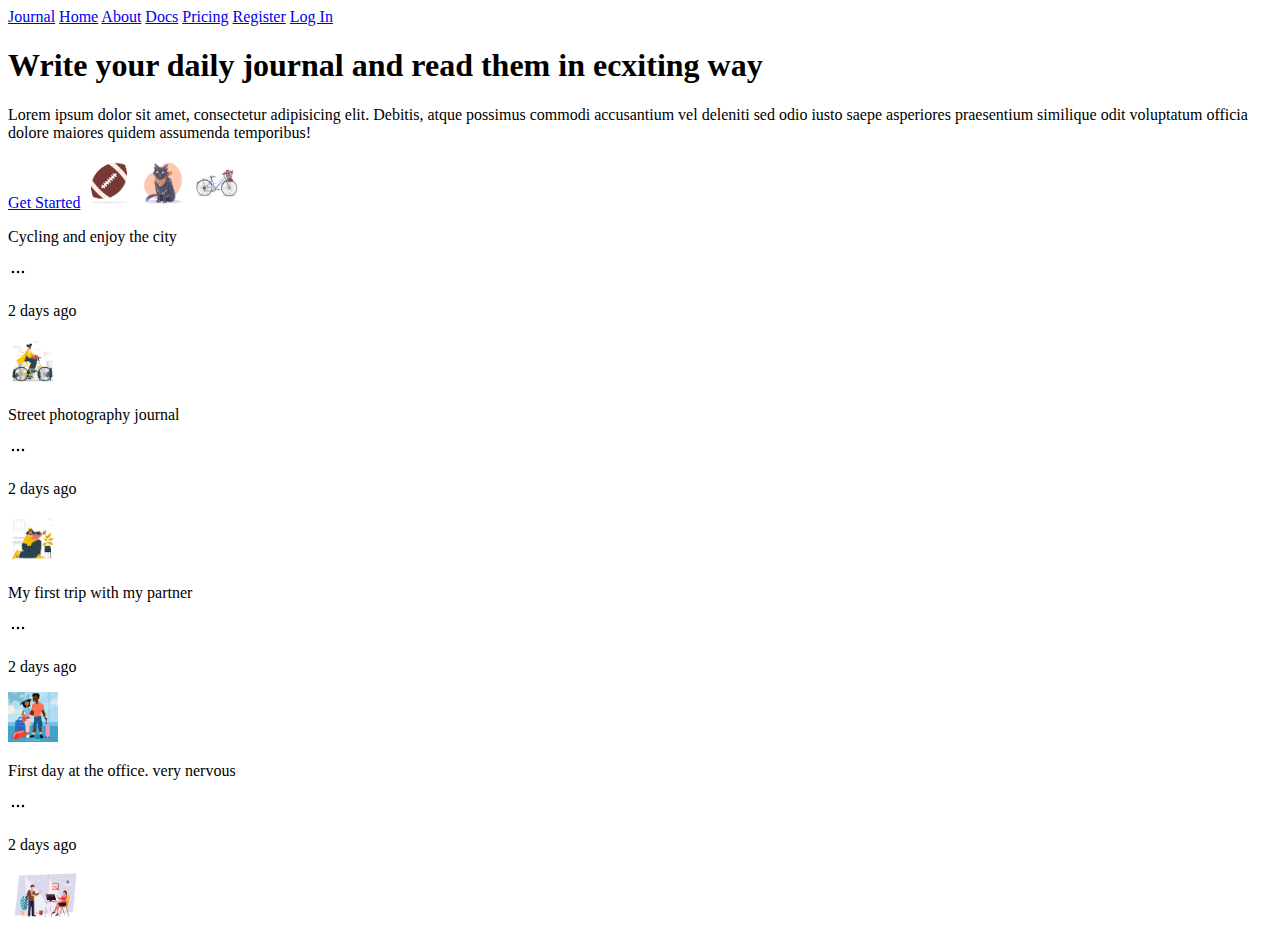
==== journal/index.html @ 66dee758 "initial commit" ====
<!DOCTYPE html>
<html lang="en">
<head>
    <meta charset="UTF-8">
    <meta name="viewport" content="width=device-width, initial-scale=1.0">
    <title>Document</title>
</head>
<body>
    <header>
        <nav>
            <a href="index.html">Journal</a>
            <a href="index.html">Home</a>
            <a href="about.html">About</a>
            <a href="#">Docs</a>
            <a href="#">Pricing</a>
            <a href="register.html">Register</a>
            <a href="#">Log In</a>
        </nav>
    </header>
    <main>
        <!-- leading section -->
         <section>

            <h1>Write your daily journal and read them in ecxiting way</h1>
            <p>Lorem ipsum dolor sit amet, consectetur adipisicing elit. Debitis, atque possimus commodi accusantium vel deleniti sed odio iusto saepe asperiores praesentium similique odit voluptatum officia dolore maiores quidem assumenda temporibus!</p>
            
            <a href="#">Get Started</a>
            <img height="50" src="assets/ball.jpg" alt="">
            <img height="50" src="assets/cat.jpg" alt="">
            <img height="50" src="assets/bicy.jpg" alt="">
         </section>

         <!-- cards section -->

         <section>
            <div>
                <p>Cycling and enjoy the city</p>
                <svg  height="20" xmlns="http://www.w3.org/2000/svg" fill="none" viewBox="0 0 24 24" stroke-width="1.5" stroke="currentColor" class="size-6">
                    <path stroke-linecap="round" stroke-linejoin="round" d="M6.75 12a.75.75 0 1 1-1.5 0 .75.75 0 0 1 1.5 0ZM12.75 12a.75.75 0 1 1-1.5 0 .75.75 0 0 1 1.5 0ZM18.75 12a.75.75 0 1 1-1.5 0 .75.75 0 0 1 1.5 0Z" />
                  </svg>
                  <p>2 days ago</p>
                  <img height="50" src="assets/bicycle.jpg" alt="">
                  
            </div>
            <div>
                <p>Street photography journal</p>
                <svg height="20" xmlns="http://www.w3.org/2000/svg" fill="none" viewBox="0 0 24 24" stroke-width="1.5" stroke="currentColor" class="size-6">
                    <path stroke-linecap="round" stroke-linejoin="round" d="M6.75 12a.75.75 0 1 1-1.5 0 .75.75 0 0 1 1.5 0ZM12.75 12a.75.75 0 1 1-1.5 0 .75.75 0 0 1 1.5 0ZM18.75 12a.75.75 0 1 1-1.5 0 .75.75 0 0 1 1.5 0Z" />
                  </svg>
                  <p>2 days ago</p>
                  <img height="50" src="assets/journalist.jpg" alt="">
            </div>
            <div>
                <p>My first trip with my partner</p>
                <svg height="20" xmlns="http://www.w3.org/2000/svg" fill="none" viewBox="0 0 24 24" stroke-width="1.5" stroke="currentColor" class="size-6">
                    <path stroke-linecap="round" stroke-linejoin="round" d="M6.75 12a.75.75 0 1 1-1.5 0 .75.75 0 0 1 1.5 0ZM12.75 12a.75.75 0 1 1-1.5 0 .75.75 0 0 1 1.5 0ZM18.75 12a.75.75 0 1 1-1.5 0 .75.75 0 0 1 1.5 0Z" />
                  </svg>
                  <p>2 days ago</p>
                  <img height="50" src="assets/travel.jpg" alt="">
            </div>
            <div>
                <p>First day at the office. very nervous</p>
                <svg height="20" xmlns="http://www.w3.org/2000/svg" fill="none" viewBox="0 0 24 24" stroke-width="1.5" stroke="currentColor" class="size-6">
                    <path stroke-linecap="round" stroke-linejoin="round" d="M6.75 12a.75.75 0 1 1-1.5 0 .75.75 0 0 1 1.5 0ZM12.75 12a.75.75 0 1 1-1.5 0 .75.75 0 0 1 1.5 0ZM18.75 12a.75.75 0 1 1-1.5 0 .75.75 0 0 1 1.5 0Z" />
                  </svg>
                  <p>2 days ago</p>
                  <img height="50" src="assets/coworking.jpg" alt="">
            </div>

         </section>
    </main>
</body>
</html>
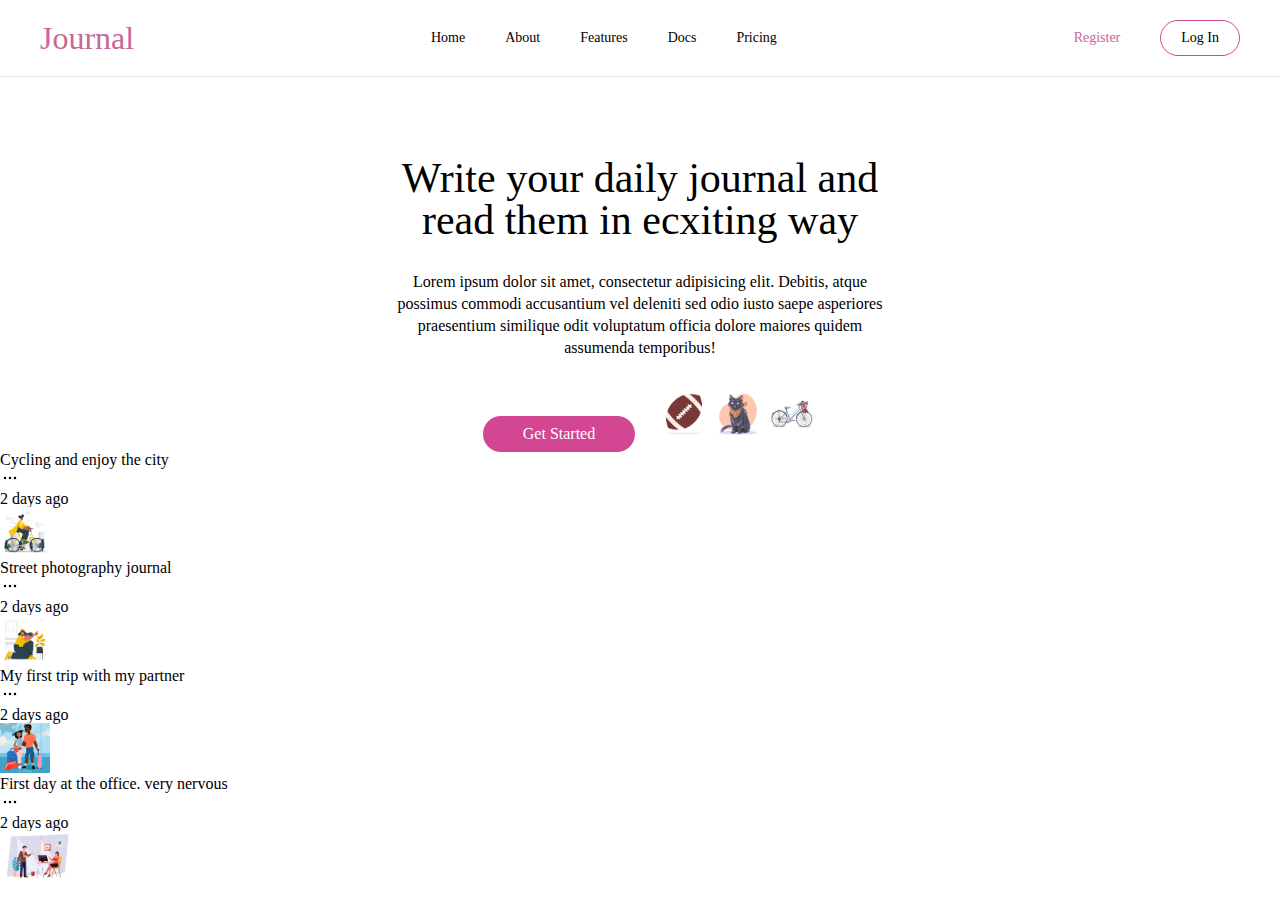
==== commit cbba3510: "navigation and first section styling" ====
--- a/journal/index.html
+++ b/journal/index.html
@@ -4,24 +4,27 @@
     <meta charset="UTF-8">
     <meta name="viewport" content="width=device-width, initial-scale=1.0">
     <title>Document</title>
+    <link rel="stylesheet" href="reset.css">
+    <link rel="stylesheet" href="style.css">
 </head>
 <body>
     <header>
         <nav>
-            <a href="index.html">Journal</a>
-            <a href="index.html">Home</a>
+            <a class="logo pink" href="index.html">Journal</a>
+            <a style="margin-left: auto;" href="index.html">Home</a>
             <a href="about.html">About</a>
+            <a href="#">Features</a>
             <a href="#">Docs</a>
             <a href="#">Pricing</a>
-            <a href="register.html">Register</a>
-            <a href="#">Log In</a>
+            <a class="pink" style="margin-left: auto;" href="register.html">Register</a>
+            <a class="login" href="#">Log In</a>
         </nav>
     </header>
     <main>
         <!-- leading section -->
-         <section>
+         <section class="leading">
 
-            <h1>Write your daily journal and read them in ecxiting way</h1>
+            <h1>Write your daily journal and <br> read them in ecxiting way</h1>
             <p>Lorem ipsum dolor sit amet, consectetur adipisicing elit. Debitis, atque possimus commodi accusantium vel deleniti sed odio iusto saepe asperiores praesentium similique odit voluptatum officia dolore maiores quidem assumenda temporibus!</p>
             
             <a href="#">Get Started</a>
--- a/journal/style.css
+++ b/journal/style.css
@@ -0,0 +1,56 @@
+body{
+    font-family: "poppins" serif;
+    font-weight: 500;
+}
+nav{
+    padding: 20px;
+    border-bottom: 1px solid #eaeaea;
+    display: flex;
+    align-items: center;    
+}
+nav a{
+    font-size: 14px;
+}
+a{
+    text-decoration: none;
+    display: inline-block;
+    margin: 0 20px;
+    color: black;
+}
+a:hover{
+    color: #ababba;
+}
+.logo{
+    font-size: 32px;
+    font-weight: 500;
+}
+.pink{
+    color: #c5689a;
+}
+.login{
+    border: 1px solid#d34692;
+    padding: 10px 20px;
+    border-radius: 20px;
+}
+
+.leading{
+    margin-top: 80px;
+    text-align: center;
+}
+
+.leading h1{
+    font-size: 42px;
+}
+.leading p{
+    width: 40%;
+    margin: 30px auto;
+    font-weight: 300;
+    font-size: 16px;
+    line-height: 22px;
+}
+.leading a{
+    background: #d34692;
+    color: white;
+    padding: 10px 40px;
+    border-radius: 20px;
+}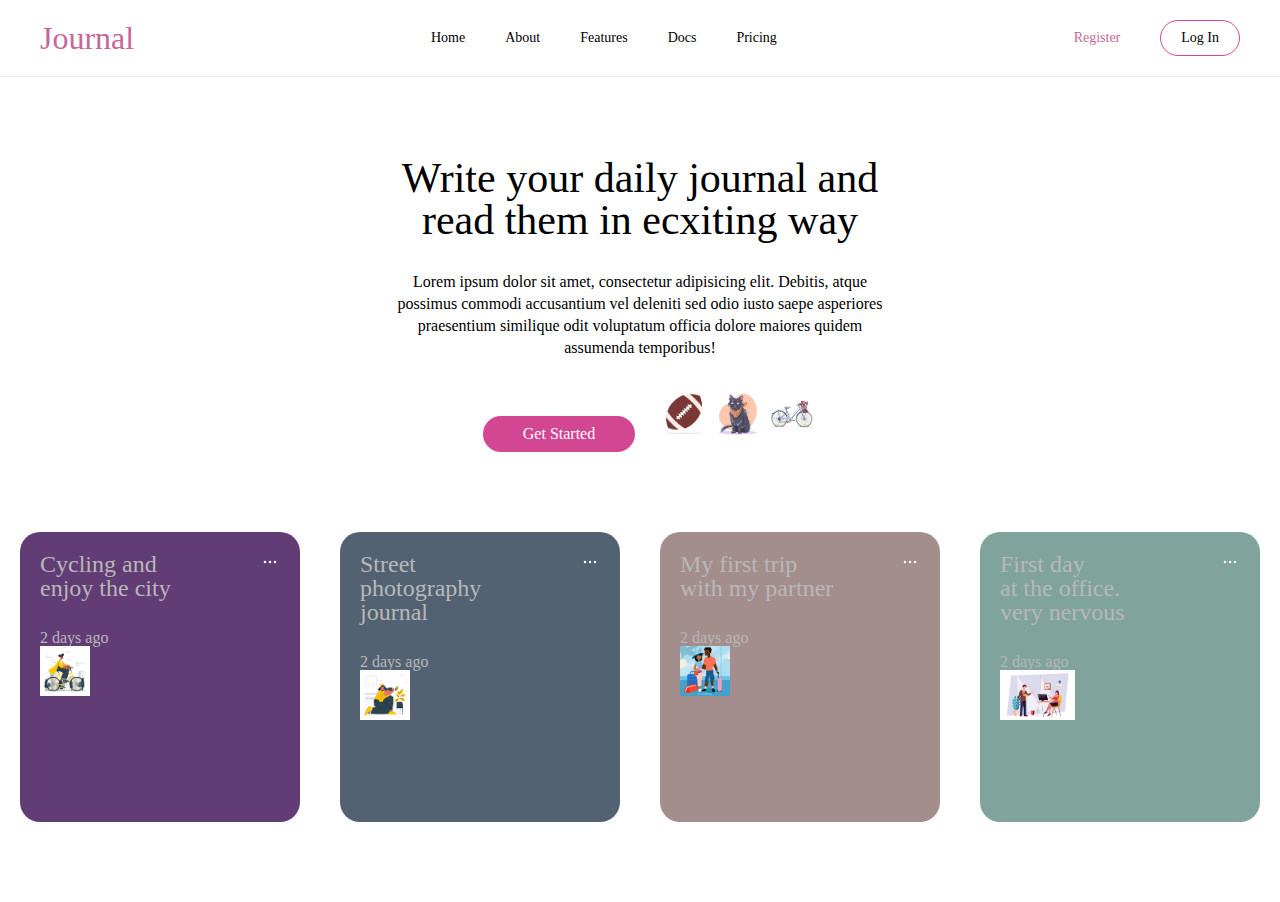
==== commit e8d3076d: "card styling" ====
--- a/journal/index.html
+++ b/journal/index.html
@@ -35,37 +35,49 @@
 
          <!-- cards section -->
 
-         <section>
-            <div>
-                <p>Cycling and enjoy the city</p>
-                <svg  height="20" xmlns="http://www.w3.org/2000/svg" fill="none" viewBox="0 0 24 24" stroke-width="1.5" stroke="currentColor" class="size-6">
-                    <path stroke-linecap="round" stroke-linejoin="round" d="M6.75 12a.75.75 0 1 1-1.5 0 .75.75 0 0 1 1.5 0ZM12.75 12a.75.75 0 1 1-1.5 0 .75.75 0 0 1 1.5 0ZM18.75 12a.75.75 0 1 1-1.5 0 .75.75 0 0 1 1.5 0Z" />
-                  </svg>
+         <section class="cards">
+
+            <div class="card">
+                <div>
+                    <p>Cycling and<br> enjoy the city</p>
+                    <svg  height="20" xmlns="http://www.w3.org/2000/svg" fill="none" viewBox="0 0 24 24" stroke-width="1.5" stroke="currentColor" class="size-6">
+                        <path stroke-linecap="round" stroke-linejoin="round" d="M6.75 12a.75.75 0 1 1-1.5 0 .75.75 0 0 1 1.5 0ZM12.75 12a.75.75 0 1 1-1.5 0 .75.75 0 0 1 1.5 0ZM18.75 12a.75.75 0 1 1-1.5 0 .75.75 0 0 1 1.5 0Z" />
+                      </svg>
+                </div>
                   <p>2 days ago</p>
                   <img height="50" src="assets/bicycle.jpg" alt="">
                   
             </div>
-            <div>
-                <p>Street photography journal</p>
-                <svg height="20" xmlns="http://www.w3.org/2000/svg" fill="none" viewBox="0 0 24 24" stroke-width="1.5" stroke="currentColor" class="size-6">
-                    <path stroke-linecap="round" stroke-linejoin="round" d="M6.75 12a.75.75 0 1 1-1.5 0 .75.75 0 0 1 1.5 0ZM12.75 12a.75.75 0 1 1-1.5 0 .75.75 0 0 1 1.5 0ZM18.75 12a.75.75 0 1 1-1.5 0 .75.75 0 0 1 1.5 0Z" />
-                  </svg>
+            <div class="card">
+                <div>
+                    <p>Street <br> photography <br>journal</p>
+                    <svg height="20" xmlns="http://www.w3.org/2000/svg" fill="none" viewBox="0 0 24 24" stroke-width="1.5" stroke="currentColor" class="size-6">
+                        <path stroke-linecap="round" stroke-linejoin="round" d="M6.75 12a.75.75 0 1 1-1.5 0 .75.75 0 0 1 1.5 0ZM12.75 12a.75.75 0 1 1-1.5 0 .75.75 0 0 1 1.5 0ZM18.75 12a.75.75 0 1 1-1.5 0 .75.75 0 0 1 1.5 0Z" />
+                      </svg>
+                </div>
+
                   <p>2 days ago</p>
                   <img height="50" src="assets/journalist.jpg" alt="">
             </div>
-            <div>
-                <p>My first trip with my partner</p>
-                <svg height="20" xmlns="http://www.w3.org/2000/svg" fill="none" viewBox="0 0 24 24" stroke-width="1.5" stroke="currentColor" class="size-6">
-                    <path stroke-linecap="round" stroke-linejoin="round" d="M6.75 12a.75.75 0 1 1-1.5 0 .75.75 0 0 1 1.5 0ZM12.75 12a.75.75 0 1 1-1.5 0 .75.75 0 0 1 1.5 0ZM18.75 12a.75.75 0 1 1-1.5 0 .75.75 0 0 1 1.5 0Z" />
-                  </svg>
+            <div class="card">
+                <div>
+                    <p>My first trip <br> with my partner</p>
+                    <svg height="20" xmlns="http://www.w3.org/2000/svg" fill="none" viewBox="0 0 24 24" stroke-width="1.5" stroke="currentColor" class="size-6">
+                        <path stroke-linecap="round" stroke-linejoin="round" d="M6.75 12a.75.75 0 1 1-1.5 0 .75.75 0 0 1 1.5 0ZM12.75 12a.75.75 0 1 1-1.5 0 .75.75 0 0 1 1.5 0ZM18.75 12a.75.75 0 1 1-1.5 0 .75.75 0 0 1 1.5 0Z" />
+                      </svg>
+                </div>
+
                   <p>2 days ago</p>
                   <img height="50" src="assets/travel.jpg" alt="">
             </div>
-            <div>
-                <p>First day at the office. very nervous</p>
-                <svg height="20" xmlns="http://www.w3.org/2000/svg" fill="none" viewBox="0 0 24 24" stroke-width="1.5" stroke="currentColor" class="size-6">
-                    <path stroke-linecap="round" stroke-linejoin="round" d="M6.75 12a.75.75 0 1 1-1.5 0 .75.75 0 0 1 1.5 0ZM12.75 12a.75.75 0 1 1-1.5 0 .75.75 0 0 1 1.5 0ZM18.75 12a.75.75 0 1 1-1.5 0 .75.75 0 0 1 1.5 0Z" />
-                  </svg>
+            <div class="card">
+                <div>
+                    <p>First day <br> at the office. <br> very nervous</p>
+                    <svg height="20" xmlns="http://www.w3.org/2000/svg" fill="none" viewBox="0 0 24 24" stroke-width="1.5" stroke="currentColor" class="size-6">
+                        <path stroke-linecap="round" stroke-linejoin="round" d="M6.75 12a.75.75 0 1 1-1.5 0 .75.75 0 0 1 1.5 0ZM12.75 12a.75.75 0 1 1-1.5 0 .75.75 0 0 1 1.5 0ZM18.75 12a.75.75 0 1 1-1.5 0 .75.75 0 0 1 1.5 0Z" />
+                      </svg>
+                </div>
+
                   <p>2 days ago</p>
                   <img height="50" src="assets/coworking.jpg" alt="">
             </div>
--- a/journal/style.css
+++ b/journal/style.css
@@ -53,4 +53,44 @@
     color: white;
     padding: 10px 40px;
     border-radius: 20px;
-}+}
+
+/*cards section*/
+.cards{
+    margin: 80px 0;
+    display: flex;
+    justify-content: space-around;
+    overflow-y: hidden;
+}
+.card{
+    height: 250px;
+    width: 300px;
+    background-color: grey;
+    border-radius: 20px;
+    padding: 20px;
+    margin: 0 20px;
+}
+.card div{
+    display: flex;
+    justify-content: space-between;
+    color: white;
+}
+.card div p{
+    font-size: 24px;
+    margin-bottom: 30px;
+}
+.card p{
+    color: #b8b8b8;
+}
+.card:nth-child(1){
+    background-color: #623c75;
+}
+.card:nth-child(2){
+   background-color: #526272;
+}
+.card:nth-child(3){
+    background-color: #a38d8d;
+}
+.card:nth-child(4){
+    background-color: #80a39c;
+}
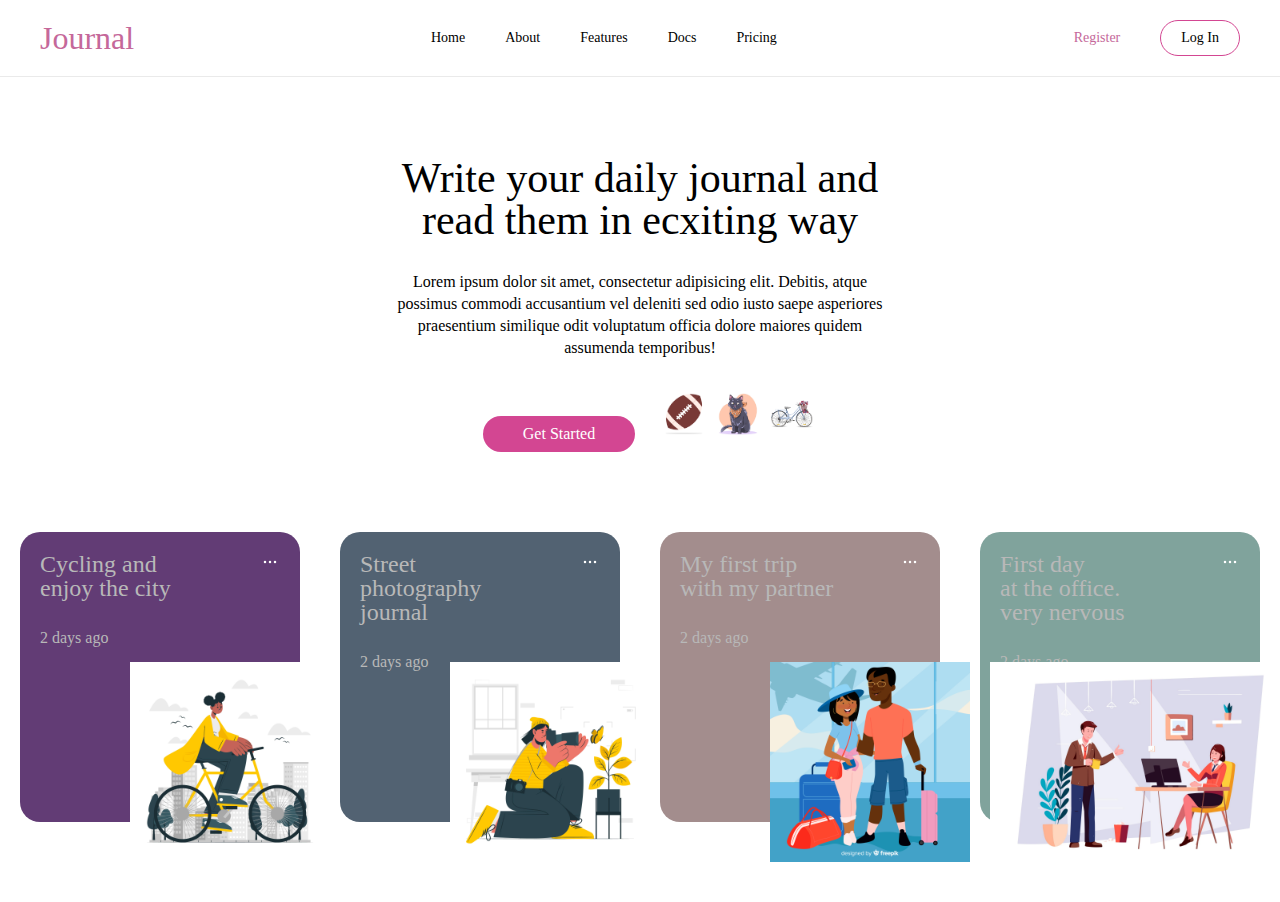
==== commit 8a77049e: "navigation media" ====
--- a/journal/index.html
+++ b/journal/index.html
@@ -18,6 +18,10 @@
             <a href="#">Pricing</a>
             <a class="pink" style="margin-left: auto;" href="register.html">Register</a>
             <a class="login" href="#">Log In</a>
+            <svg class="menu_icon" xmlns="http://www.w3.org/2000/svg" fill="none" viewBox="0 0 24 24" stroke-width="1.5" stroke="currentColor" class="size-6">
+                <path stroke-linecap="round" stroke-linejoin="round" d="M3.75 6.75h16.5M3.75 12h16.5m-16.5 5.25h16.5" />
+              </svg>
+              
         </nav>
     </header>
     <main>
@@ -45,7 +49,7 @@
                       </svg>
                 </div>
                   <p>2 days ago</p>
-                  <img height="50" src="assets/bicycle.jpg" alt="">
+                  <img height="200" src="assets/bicycle.jpg" alt="">
                   
             </div>
             <div class="card">
@@ -57,7 +61,7 @@
                 </div>
 
                   <p>2 days ago</p>
-                  <img height="50" src="assets/journalist.jpg" alt="">
+                  <img height="200" src="assets/journalist.jpg" alt="">
             </div>
             <div class="card">
                 <div>
@@ -68,7 +72,7 @@
                 </div>
 
                   <p>2 days ago</p>
-                  <img height="50" src="assets/travel.jpg" alt="">
+                  <img height="200" src="assets/travel.jpg" alt="">
             </div>
             <div class="card">
                 <div>
@@ -79,7 +83,7 @@
                 </div>
 
                   <p>2 days ago</p>
-                  <img height="50" src="assets/coworking.jpg" alt="">
+                  <img height="200" src="assets/coworking.jpg" alt="">
             </div>
 
          </section>
--- a/journal/style.css
+++ b/journal/style.css
@@ -6,7 +6,7 @@
     padding: 20px;
     border-bottom: 1px solid #eaeaea;
     display: flex;
-    align-items: center;    
+    align-items: center;
 }
 nav a{
     font-size: 14px;
@@ -60,7 +60,6 @@
     margin: 80px 0;
     display: flex;
     justify-content: space-around;
-    overflow-y: hidden;
 }
 .card{
     height: 250px;
@@ -69,6 +68,7 @@
     border-radius: 20px;
     padding: 20px;
     margin: 0 20px;
+    position: relative;
 }
 .card div{
     display: flex;
@@ -94,3 +94,26 @@
 .card:nth-child(4){
     background-color: #80a39c;
 }
+.card > img{
+    position: absolute;
+    bottom: -40px;
+    right: -30px;
+}
+.menu_icon{
+    display: none;
+}
+/* only for devices between 0 and 600px */
+@media screen and (max-width: 600px) {
+    nav a:not(:first-child)    {
+        color: red;
+        display: none;
+    }
+    .menu_icon{
+        width: 50px;
+        height: 50px;
+        display: block;
+    }
+    nav{
+        justify-content: space-between;
+    }
+  }
